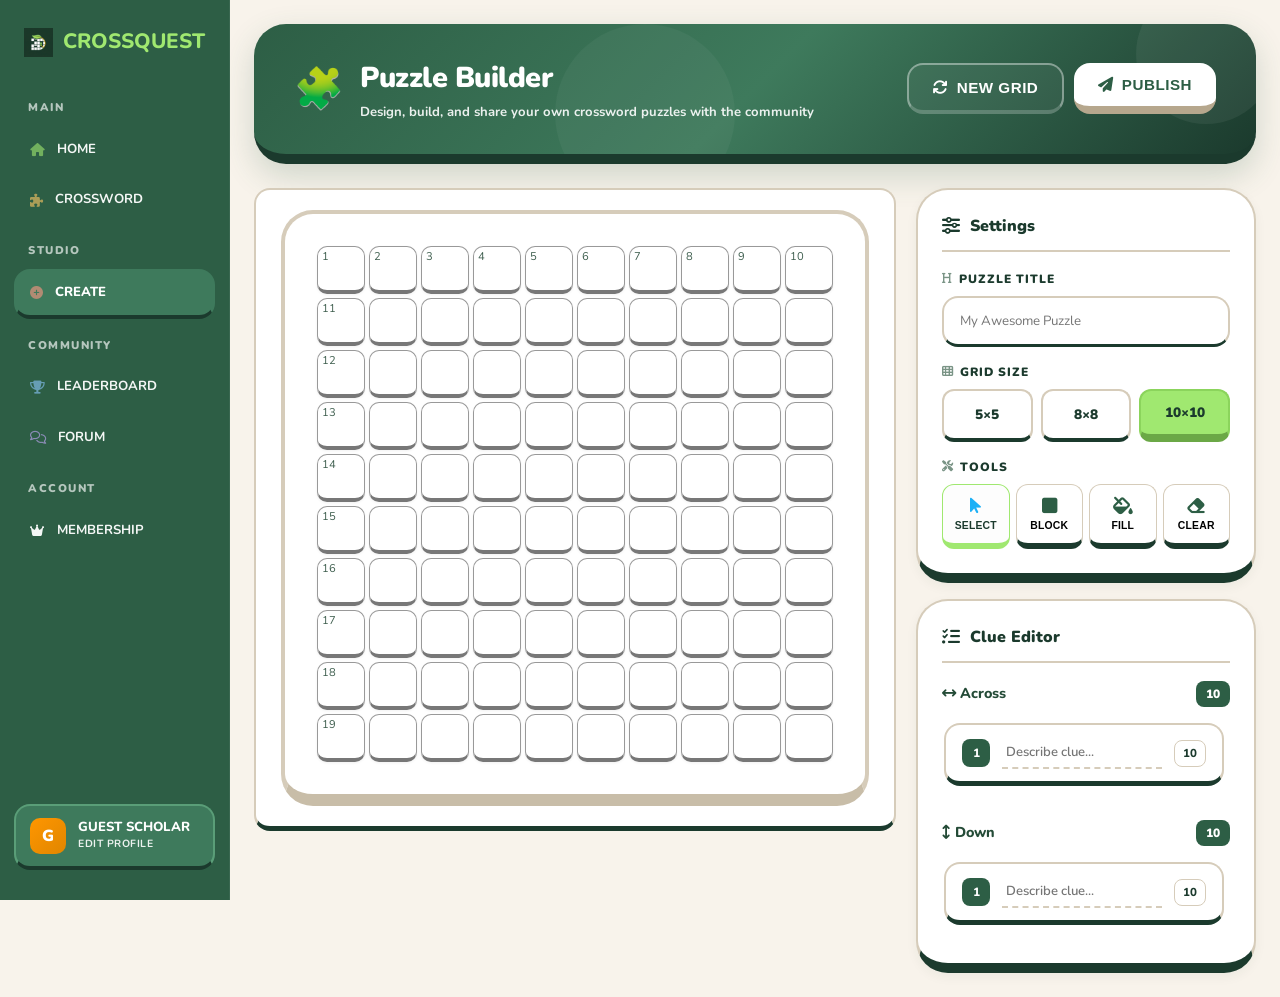
==== create.html @ 6de858f9 "Add files via upload" ====
<!doctype html>
<!-- File guide: Puzzle creation page with editor grid, settings, tools, and clue management panel. -->
<html lang="en">
<head>
  <meta charset="UTF-8" />
  <meta name="viewport" content="width=device-width, initial-scale=1.0" />
  <title>CrossQuest | Create</title>
  <link rel="preconnect" href="https://fonts.googleapis.com" />
  <link rel="preconnect" href="https://fonts.gstatic.com" crossorigin />
  <link href="https://fonts.googleapis.com/css2?family=Nunito:wght@400;500;600;700;800;900&display=swap" rel="stylesheet" />
  <link rel="stylesheet" href="style.css" />
  <link rel="stylesheet" href="create.css" />
  <link rel="stylesheet" href="https://cdnjs.cloudflare.com/ajax/libs/font-awesome/6.4.0/css/all.min.css" />
</head>
<body>
  <div class="app-layout">
    <button class="mobile-toggle" aria-label="Menu"><i class="fa-solid fa-bars"></i></button>
    <nav class="sidebar">
      <div class="sidebar-logo"><div class="logo-icon"></div><span>CrossQuest</span></div>
            <ul class="sidebar-nav">
        <li class="nav-section">MAIN</li>
        <li><a href="home.html"  data-tooltip="Home"><i class="fa-solid fa-house"></i> Home</a></li>
        <li><a href="play.html"  data-tooltip="Crossword"><i class="fa-solid fa-puzzle-piece"></i> Crossword</a></li>
        
        <li class="nav-section">STUDIO</li>
        <li><a href="create.html" class="active" data-tooltip="Create"><i class="fa-solid fa-circle-plus"></i> Create</a></li>
        
        <li class="nav-section">COMMUNITY</li>
        <li><a href="leaderboard.html"  data-tooltip="Leaderboard"><i class="fa-solid fa-trophy"></i> Leaderboard</a></li>
        <li><a href="forum.html"  data-tooltip="Forum"><i class="fa-regular fa-comments"></i> Forum</a></li>
        
        <li class="nav-section">ACCOUNT</li>
        <li><a href="premium.html"  data-tooltip="Membership"><i class="fa-solid fa-crown"></i> Membership</a></li>
      </ul>

      <div class="user-profile animate-fade-in delay-500">
        <div class="avatar user-avatar">A</div>
        <div class="user-info">
          <span class="username">ARENO</span>
          <span class="user-edit">Edit Profile</span>
        </div>
      </div>
    </nav>

    <main class="main-area">
      <div class="main-content full">

        <!-- Hero Banner -->
        <div class="create-hero animate-slide-up">
          <div class="create-hero-content">
            <div class="create-hero-icon">🧩</div>
            <div>
              <h1 class="create-hero-title">Puzzle Builder</h1>
              <p class="create-hero-sub">Design, build, and share your own crossword puzzles with the community</p>
            </div>
          </div>
          <div class="create-hero-actions">
            <button class="btn btn-outline" id="btn-generate-grid"><i class="fa-solid fa-arrows-rotate"></i> New Grid</button>
            <button class="btn btn-white" id="btn-save-puzzle"><i class="fa-solid fa-paper-plane"></i> Publish</button>
          </div>
        </div>

        <!-- Two-Column Editor Layout -->
        <div class="create-editor-layout animate-slide-up delay-100">

          <!-- LEFT: Grid Area -->
          <div class="create-grid-col">
            <div class="card build-card">
              <div id="creator-board" class="crossword-board editor-mode"></div>
            </div>
          </div>

          <!-- RIGHT: Settings + Clue Editor -->
          <div class="create-sidebar-col">

            <!-- Settings Panel -->
            <div class="create-panel animate-slide-up delay-200">
              <div class="create-panel-header">
                <i class="fa-solid fa-sliders"></i>
                <h3>Settings</h3>
              </div>

              <div class="create-field">
                <label><i class="fa-solid fa-heading"></i> Puzzle Title</label>
                <input type="text" id="create-title" placeholder="My Awesome Puzzle" class="input-field" />
              </div>

              <div class="create-field">
                <label><i class="fa-solid fa-table-cells"></i> Grid Size</label>
                <div class="size-pills">
                  <button class="size-pill" data-size="5">5×5</button>
                  <button class="size-pill" data-size="8">8×8</button>
                  <button class="size-pill active" data-size="10">10×10</button>
                </div>
                <!-- Hidden select for script.js compatibility -->
                <select id="create-size" class="chip-select" style="display:none;">
                  <option value="5">5×5 Mini</option>
                  <option value="8">8×8 Medium</option>
                  <option value="10" selected>10×10 Standard</option>
                </select>
              </div>

              <div class="create-field">
                <label><i class="fa-solid fa-screwdriver-wrench"></i> Tools</label>
                <div class="create-tools-bar">
                  <button class="tool-btn active" title="Select" id="tool-select"><i class="fa-solid fa-mouse-pointer"></i><span>Select</span></button>
                  <button class="tool-btn" title="Toggle Black" id="tool-block"><i class="fa-solid fa-square"></i><span>Block</span></button>
                  <button class="tool-btn" title="Fill Black" id="tool-fill-black"><i class="fa-solid fa-fill-drip"></i><span>Fill</span></button>
                  <button class="tool-btn" title="Clear" onclick="document.getElementById('btn-generate-grid').click()"><i class="fa-solid fa-eraser"></i><span>Clear</span></button>
                </div>
              </div>
            </div>

            <!-- Clue Editor Panel -->
            <div class="create-panel animate-slide-up delay-300">
              <div class="create-panel-header">
                <i class="fa-solid fa-list-check"></i>
                <h3>Clue Editor</h3>
              </div>
              <div id="creator-clues-container">
                <div class="empty-clues-state">
                  <i class="fa-regular fa-lightbulb"></i>
                  <p>Start typing letters into the grid.<br>Clues will auto-generate for each word.</p>
                </div>
              </div>
            </div>

          </div>
        </div>

      </div>
    </main>
  </div>
  <script src="script.js"></script>
</body>
</html>
---- style.css ----
/* File guide: Global design tokens, shared layout (sidebar/main), reusable components, and base responsive behavior. */
@import url("https://fonts.googleapis.com/css2?family=Nunito:wght@400;500;600;700;800;900&display=swap");

html {
  scroll-behavior: smooth;
}

:root {
  /* --- 1. Pure Design System Tokens --- */
  
  /* Backgrounds & Surfaces */
  --color-bg-page: #F8F3EB;      /* Clean Light Cream background */
  --color-bg-surface: #FFFFFF;   /* PURE WHITE card surface for visibility */
  --color-bg-sidebar: #2D5E45;   /* Solid Forest Sidebar */
  --color-bg-hover: rgba(45, 94, 69, 0.12);
  
  /* Forest Green Scale */
  --color-forest-900: #1B3A2D;   /* Darkest, sharpest green for shadows/text */
  --color-forest-700: #244B37;
  --color-forest-600: #2D5E45;   /* Brand Primary */
  --color-forest-500: #3E7A5C;   /* Sidebar Active BG */
  --color-forest-400: #5A9E78;
  --color-forest-100: rgba(45, 94, 69, 0.05);

  /* Accents */
  --color-accent-lime: #A0E870;  /* Vibrant Lime */
  --color-accent-lime-dark: #8BD45C;
  --color-accent-amber: #FF9600;
  
  /* Typography Scale */
  --color-text-pri: #1B3A2D;     /* Sharp Deep Emerald */
  --color-text-sec: #3E5E4E;
  --color-text-mut: #7A9486;
  --color-text-inv: #FFFFFF;

  /* Neutral/Borders */
  --color-border-subtle: #D6CCBA;
  --color-border-dark: #1B3A2D;
  --color-shadow: rgba(27, 58, 45, 0.08);

  --radius-xl: 16px; /* Restored from 32px */
  --texture-dots: radial-gradient(rgba(42, 69, 56, 0.04) 1.5px, transparent 0);
  --texture-dots-light: radial-gradient(rgba(255, 255, 255, 0.1) 1.5px, transparent 0);
  /* Feedback Colors */
  --color-success: #3e7a5c;
  --color-error: #ff4b4b;
  --color-warning: #ff9600;
  
  /* --- 2. Legacy Mapping (for backwards compatibility) --- */
  --bg-page: var(--color-bg-page);
  --bg-surface: #ffffff; /* Shifted from warm tan to pure white */
  --bg-sidebar: var(--color-bg-sidebar);
  --bg-hover: var(--color-bg-hover);

  --border-color: var(--color-border-subtle);
  --border-dark: var(--color-border-dark);

  --text-primary: var(--color-text-pri);
  --text-secondary: var(--color-text-sec);
  --text-tertiary: var(--color-text-mut);
  --text-inverse: var(--color-text-inv);

  --green: var(--color-forest-600);
  --green-dark: var(--color-forest-700);
  --green-vibrant: var(--color-forest-500);
  --green-accent: var(--color-accent-lime);
  --green-accent-dark: var(--color-accent-lime-dark);
  --amber: var(--color-accent-amber);
  --amber-dark: var(--color-accent-amber-dark);


  --cell-size: clamp(32px, 8.2vw, 52px);
  --radius: 16px;
  --radius-sm: 12px;
  --radius-lg: 16px;

  --font-main: "Nunito", sans-serif;
  --transition: all 0.15s ease;
  --sidebar-w: 230px;
  --shadow-premium: 0 8px 24px rgba(27, 58, 45, 0.25);
  --shadow-md: 0 4px 12px rgba(27, 58, 45, 0.08);
}

* {
  box-sizing: border-box;
  margin: 0;
  padding: 0;
}

body {
  font-family: var(--font-main);
  background: var(--bg-page);
  color: var(--text-primary);
  line-height: 1.5;
  -webkit-font-smoothing: antialiased;
  min-height: 100vh;
  overflow-x: hidden;
}

img, video, canvas {
  max-width: 100%;
  height: auto;
}

h1,h2,h3,h4,h5,h6 {
  font-family: var(--font-main);
  color: var(--text-primary);
  font-weight: 800;
}
a {
  color: var(--green-vibrant);
  text-decoration: none;
  transition: var(--transition);
}

/* Common Layout */
.app-layout { display: flex; min-height: 100vh; width: 100%; }
.sidebar {
  width: var(--sidebar-w);
  position: fixed;
  top: 0; left: 0; height: 100vh;
  background: var(--bg-sidebar);
  border-right: 1px solid rgba(255, 255, 255, 0.06);
  display: flex; flex-direction: column; padding: 20px 14px;
  z-index: 100; overflow-y: auto;
  transform: translateX(0);
  transition: transform 0.22s ease;
}

.mobile-toggle {
  display: none;
  position: fixed;
  top: 14px;
  right: 14px;
  z-index: 110;
  width: 44px;
  height: 44px;
  border-radius: 14px;
  border: 2px solid rgba(255, 255, 255, 0.18);
  border-bottom: 4px solid rgba(0, 0, 0, 0.25);
  background: rgba(45, 94, 69, 0.96);
  color: #ffffff;
  cursor: pointer;
  -webkit-tap-highlight-color: transparent;
}
.mobile-toggle:active {
  transform: translateY(2px);
  border-bottom-width: 2px;
}
.sidebar-logo {
  display: flex; align-items: center; gap: 10px; padding: 4px 10px 24px;
  font-size: 1.3rem; font-weight: 800; color: var(--green-accent); text-transform: uppercase;
}
.sidebar-logo .logo-icon {
  width: 36px; height: 36px;
  background: url("logo.png") center/contain no-repeat;
}
.sidebar-nav { list-style: none; display: flex; flex-direction: column; gap: 3px; flex-grow: 1; }
.sidebar-nav li.nav-section {
  color: rgba(255, 255, 255, 0.65); /* Increased from 0.4 */
  font-size: 0.7rem; font-weight: 900;
  text-transform: uppercase; letter-spacing: 1.5px; padding: 16px 14px 6px;
}
.sidebar-nav li a {
  display: flex; align-items: center; gap: 12px; padding: 12px 14px;
  color: rgba(255, 255, 255, 0.95); /* Increased from 0.7 for high contrast */
  font-weight: 700; font-size: 0.82rem;
  border-radius: var(--radius); border: 2px solid transparent; transition: var(--transition); text-transform: uppercase;
}
.sidebar-nav li a:hover { background: var(--color-forest-700); color: #FFF; }
.sidebar-nav li a.active {
  background: var(--color-forest-500); color: white; border-color: transparent; border-bottom: 4px solid var(--color-forest-900); font-weight: 800;
}
.nav-pro-badge {
  background: var(--green-accent); color: var(--text-primary); padding: 1px 6px; border-radius: 6px; font-size: 0.6rem; font-weight: 800; margin-left: auto;
}
.user-profile {
  margin-top: auto; display: flex; align-items: center; gap: 12px; padding: 12px 14px;
  background: #3E7A5C; border: 2px solid #5A9E78; border-bottom: 4px solid #1B3A2D; border-radius: 16px;
  cursor: pointer; transition: var(--transition); margin-bottom: 10px;
}
.user-profile:hover { background: #4a8a6c; }
.user-profile .avatar {
  width: 36px; height: 36px; background: #1CB0F6; color: white; border-radius: 10px;
  display: flex; align-items: center; justify-content: center; font-weight: 900;
}
.user-profile .user-info { display: flex; flex-direction: column; }
.user-profile .user-info strong, .user-profile .user-info .username { font-size: 0.82rem; font-weight: 800; color: #ffffff; line-height: 1.2; text-transform: uppercase; }
.user-profile .user-info span.user-edit { font-size: 0.65rem; color: rgba(255, 255, 255, 0.9); font-weight: 700; text-transform: uppercase; letter-spacing: 0.5px; }
.main-area { margin-left: var(--sidebar-w); width: calc(100% - var(--sidebar-w)); min-height: 100vh; }
.main-content { max-width: 680px; width: 100%; margin: 0 auto; padding: 24px; display: flex; flex-direction: column; }
.main-content.wide { max-width: 960px; }
.main-content.full { max-width: 1100px; }

/* Buttons */
.btn {
  padding: 13px 24px; border-radius: var(--radius); font-weight: 800;
  cursor: pointer; border: none; transition: var(--transition);
  display: inline-flex; align-items: center; justify-content: center;
  gap: 8px; font-size: 0.95rem; text-transform: uppercase; letter-spacing: 0.5px;
  transform: translateY(0);
}
.btn-primary, .btn-green { background: var(--color-forest-600); color: white; border-bottom: 5px solid var(--color-forest-900); font-weight: 800; }
.btn-primary:active, .btn-green:active { transform: translateY(3px); border-bottom: 2px solid var(--color-forest-900); margin-bottom: 3px; }
.btn-blue { background: var(--color-accent-lime); color: var(--color-forest-900); border-bottom: 5px solid var(--color-accent-lime-dark); font-weight: 800; }
.btn-blue:active { transform: translateY(3px); border-bottom: 2px solid var(--color-accent-lime-dark); margin-bottom: 3px; }
.btn-white { background: #FFFFFF; color: var(--color-forest-600); border: 2px solid var(--color-border-subtle); border-bottom: 5px solid var(--color-border-dark); font-weight: 800; }
.btn-white:active { transform: translateY(3px); border-bottom: 2px solid var(--color-border-dark); margin-bottom: 3px; }
.btn-outline { background: transparent; border: 2px solid var(--border-color); border-bottom: 6px solid var(--border-dark); color: var(--text-secondary); }
.btn-outline:active { transform: translateY(4px); border-bottom: 2px solid var(--border-dark); margin-bottom: 4px; }

/* Inputs */
.input-field {
  width: 100%; padding: 14px 16px; background: var(--bg-surface);
  border: 2px solid var(--border-color); border-bottom: 3px solid var(--border-dark);
  border-radius: var(--radius); font-family: var(--font-main); outline: none; transition: var(--transition);
}
.input-field:focus { border-color: var(--green-accent); border-bottom-color: var(--green-accent-dark); }

/* Cards & Modals */
.card { background: #FFFFFF; border-radius: var(--radius-xl); border: 2px solid var(--color-border-subtle); border-bottom: 5px solid var(--color-border-dark); padding: 24px; }
.modal-overlay {
  position: fixed; top: 0; left: 0; width: 100%; height: 100%;
  background: rgba(0, 0, 0, 0.2); backdrop-filter: blur(6px);
  display: flex; align-items: center; justify-content: center;
  z-index: 2000; opacity: 0; pointer-events: none; transition: var(--transition);
}
.modal-overlay.active { opacity: 1; pointer-events: auto; }

/* Color Variant Cards */
.card-blue { 
  border-color: rgba(59, 130, 246, 0.4) !important; 
  border-bottom-color: rgba(29, 78, 216, 0.5) !important; 
  background-color: rgba(59, 130, 246, 0.08) !important; 
  transition: all 0.3s cubic-bezier(0.34, 1.56, 0.64, 1) !important; 
}
.card-blue:hover { border-color: #3b82f6 !important; border-bottom-color: #1d4ed8 !important; background-color: rgba(59, 130, 246, 0.12) !important; }
.card-blue .bento-mini-icon, .card-blue .bpi-icon { color: #1d4ed8 !important; background: rgba(59, 130, 246, 0.15) !important; }

.card-purple { 
  border-color: rgba(168, 85, 247, 0.4) !important; 
  border-bottom-color: rgba(126, 34, 206, 0.5) !important; 
  background-color: rgba(168, 85, 247, 0.08) !important; 
  transition: all 0.3s cubic-bezier(0.34, 1.56, 0.64, 1) !important; 
}
.card-purple:hover { border-color: #a855f7 !important; border-bottom-color: #7e22ce !important; background-color: rgba(168, 85, 247, 0.12) !important; }
.card-purple .bento-mini-icon, .card-purple .bpi-icon { color: #7e22ce !important; background: rgba(168, 85, 247, 0.15) !important; }

.card-orange { 
  border-color: rgba(249, 115, 22, 0.4) !important; 
  border-bottom-color: rgba(194, 65, 12, 0.5) !important; 
  background-color: rgba(249, 115, 22, 0.08) !important; 
  transition: all 0.3s cubic-bezier(0.34, 1.56, 0.64, 1) !important; 
}
.card-orange:hover { border-color: #f97316 !important; border-bottom-color: #c2410c !important; background-color: rgba(249, 115, 22, 0.12) !important; }
.card-orange .bento-mini-icon, .card-orange .bpi-icon { color: #c2410c !important; background: rgba(249, 115, 22, 0.15) !important; }

.card-pink { 
  border-color: rgba(236, 72, 153, 0.4) !important; 
  border-bottom-color: rgba(190, 24, 93, 0.5) !important; 
  background-color: rgba(236, 72, 153, 0.08) !important; 
  transition: all 0.3s cubic-bezier(0.34, 1.56, 0.64, 1) !important; 
}
.card-pink:hover { border-color: #ec4899 !important; border-bottom-color: #be185d !important; background-color: rgba(236, 72, 153, 0.12) !important; }
.card-pink .bento-mini-icon, .card-pink .bpi-icon { color: #be185d !important; background: rgba(236, 72, 153, 0.15) !important; }

.card-amber { 
  border-color: rgba(245, 158, 11, 0.4) !important; 
  border-bottom-color: rgba(180, 83, 9, 0.5) !important; 
  background-color: rgba(245, 158, 11, 0.08) !important; 
  transition: all 0.3s cubic-bezier(0.34, 1.56, 0.64, 1) !important; 
}
.card-amber:hover { border-color: #f59e0b !important; border-bottom-color: #b45309 !important; background-color: rgba(245, 158, 11, 0.12) !important; }
.card-amber .bento-mini-icon, .card-amber .bpi-icon { color: #b45309 !important; background: rgba(245, 158, 11, 0.15) !important; }


/* Global Animations */
@keyframes slideUp { from { transform: translateY(24px); opacity: 0; } to { transform: translateY(0); opacity: 1; } }
@keyframes fadeIn { from { opacity: 0; } to { opacity: 1; } }
@keyframes float { 0%, 100% { transform: translateY(0); } 50% { transform: translateY(-8px); } }
@keyframes popIn { 0% { transform: scale(0.8); opacity: 0; } 60% { transform: scale(1.08); } 100% { transform: scale(1); opacity: 1; } }
@keyframes shake { 0%, 100% { transform: translateX(0); } 20%, 60% { transform: translateX(-5px); } 40%, 80% { transform: translateX(5px); } }

.animate-slide-up { animation: slideUp 0.5s cubic-bezier(0.16, 1, 0.3, 1) forwards; opacity: 0; }
.animate-fade-in { animation: fadeIn 0.5s ease forwards; opacity: 0; }

/* Footer */
.info-sections { display: flex; justify-content: space-between; gap: 30px; margin-top: 32px; padding: 24px 0; border-top: 2px solid var(--border-color); flex-wrap: wrap; }
.info-title { display: flex; align-items: center; gap: 8px; font-weight: 800; color: var(--green); text-transform: uppercase; }
.info-desc { color: var(--text-secondary); font-size: 0.85rem; }
.info-links { display: flex; gap: 40px; }
.info-links-col ul { list-style: none; display: flex; flex-direction: column; gap: 12px; }

/* Badges & Icons */
.daily-badge { animation: badgePulse 2.5s ease infinite; }
@keyframes badgePulse { 0%, 100% { box-shadow: 0 0 0 0 rgba(255, 255, 255, 0.3); } 50% { box-shadow: 0 0 0 6px rgba(255, 255, 255, 0); } }
.level-badge { position: relative; overflow: hidden; background: linear-gradient(135deg, var(--green), var(--green-accent-dark)); color: white; border-radius: 50%; }
.streak-count {
  background: linear-gradient(180deg, #ff9600 0%, #ff4b4b 100%);
  -webkit-background-clip: text;
  background-clip: text;
  -webkit-text-fill-color: transparent;
}
.xp-toast { position: fixed; top: 32px; left: 50%; transform: translateX(-50%) translateY(-80px); background: var(--green); color: white; padding: 10px 28px; border-radius: var(--radius); z-index: 10000; transition: transform 0.4s cubic-bezier(0.34, 1.56, 0.64, 1); }
.xp-toast.show { transform: translateX(-50%) translateY(0); }

/* Sidebar Nav Icons */
.sidebar-nav li:nth-child(1) a i { color: rgba(160, 232, 112, 0.7); }
.sidebar-nav li:nth-child(2) a i { color: rgba(160, 232, 112, 0.6); }
.sidebar-nav li:nth-child(3) a i { color: rgba(255, 200, 100, 0.6); }
.sidebar-nav li:nth-child(4) a i { color: rgba(200, 170, 255, 0.6); }
.sidebar-nav li:nth-child(5) a i { color: rgba(255, 150, 130, 0.6); }
.sidebar-nav li:nth-child(6) a i { color: rgba(255, 210, 100, 0.6); }
.sidebar-nav li:nth-child(7) a i { color: rgba(140, 200, 255, 0.6); }
.sidebar-nav li:nth-child(8) a i { color: rgba(200, 170, 255, 0.6); }

/* Generic Components */
.user-avatar { background: var(--green-accent); color: white; }

@media (max-width: 768px) {
  .sidebar {
    width: min(86vw, 320px);
    transform: translateX(-100%);
    box-shadow: 18px 0 48px rgba(0, 0, 0, 0.25);
  }
  .sidebar.mobile-expanded {
    transform: translateX(0);
  }
  .main-area {
    margin-left: 0;
    width: 100%;
  }
  .main-content {
    padding: 72px 18px 18px;
  }
  .mobile-toggle { display: inline-flex; align-items: center; justify-content: center; }
}

@media (max-width: 420px) {
  .main-content {
    padding: 14px;
  }
}

/* --- Premium Modal Specific Styles --- */
.prem-modal-card {
  max-width: 900px;
  width: 100%;
  border-radius: 28px;
  border: 4px solid var(--border-color);
  background: var(--bg-page);
}

.prem-header {
  border-bottom: 2px solid var(--border-color);
  padding-bottom: 20px;
  margin-bottom: 32px;
}

.prem-cards {
  display: grid;
  grid-template-columns: repeat(auto-fit, minmax(240px, 1fr));
  gap: 20px;
  align-items: stretch;
}

.prem-card {
  background: var(--bg-surface);
  border: 2px solid var(--border-color);
  border-bottom: 4px solid var(--border-dark);
  border-radius: var(--radius);
  padding: 24px;
  display: flex;
  flex-direction: column;
  align-items: center;
  text-align: center;
  position: relative;
  transition: var(--transition);
}

.prem-card:hover {
  transform: translateY(-4px);
  box-shadow: var(--shadow-md);
}

.prem-card-pro {
  background: linear-gradient(160deg, #3e7a5c 0%, #2d5e45 60%, #1b3a2d 100%);
  border-color: #2d5e45;
  border-bottom: 5px solid #1b3a2d;
  box-shadow: 0 16px 48px rgba(45, 94, 69, 0.3);
}

.prem-popular-tag {
  position: absolute;
  top: -1px;
  left: 50%;
  transform: translateX(-50%);
  background: #ffc800;
  color: #5a4200;
  font-size: 0.65rem;
  font-weight: 900;
  padding: 5px 16px;
  border-radius: 0 0 10px 10px;
  letter-spacing: 0.8px;
  white-space: nowrap;
}

.prem-card-icon {
  width: 52px;
  height: 52px;
  border-radius: 50%;
  display: flex;
  align-items: center;
  justify-content: center;
  font-size: 1.3rem;
  margin-bottom: 14px;
}

.prem-icon-bg-gray { background: #F0F0F0; color: var(--text-secondary); }
.prem-icon-bg-white { background: rgba(255,255,255,0.2); color: white; }
.prem-icon-bg-blue { background: #E0F2FE; color: #1CB0F6; }

.prem-plan-name {
  font-size: 0.85rem;
  font-weight: 800;
  text-transform: uppercase;
  letter-spacing: 1px;
  color: var(--text-secondary);
  margin-bottom: 8px;
}

.prem-amount {
  font-size: 2.2rem;
  font-weight: 900;
  color: var(--text-primary);
}

.prem-period {
  font-size: 0.85rem;
  color: var(--text-tertiary);
  font-weight: 700;
}

.prem-desc {
  font-size: 0.85rem;
  color: var(--text-secondary);
  font-weight: 700;
  margin-bottom: 18px;
}

.prem-text-white { color: white; }
.prem-text-muted { color: rgba(255,255,255,0.7); }
.prem-desc-muted { color: rgba(255,255,255,0.8); }

.prem-list {
  list-style: none;
  padding: 0;
  margin: 0 0 20px;
  width: 100%;
  text-align: left;
}

.prem-list li {
  padding: 6px 0;
  font-size: 0.85rem;
  font-weight: 600;
  display: flex;
  align-items: center;
  gap: 8px;
  color: var(--text-primary);
}

.prem-list li i {
  color: var(--green);
  font-size: 0.8rem;
  width: 16px;
  text-align: center;
}

/* FAQ Accordion for Modal */
.faq-item {
  background: var(--bg-surface);
  border: 2px solid var(--border-color);
  border-bottom: 3px solid var(--border-dark);
  border-radius: var(--radius-sm);
  margin-bottom: 8px;
  cursor: pointer;
}

.faq-q {
  padding: 12px 16px;
  display: flex;
  justify-content: space-between;
  align-items: center;
  font-weight: 700;
  font-size: 0.9rem;
}

.faq-a {
  padding: 0 16px;
  max-height: 0;
  overflow: hidden;
  transition: all 0.3s ease;
  font-size: 0.85rem;
  color: var(--text-secondary);
}

.faq-item.open .faq-a {
  max-height: 150px;
  padding: 0 16px 12px;
}

.faq-item.open .faq-q i {
  transform: rotate(180deg);
}
---- create.css ----
/* create.css */
/* File guide: Styles the crossword builder screen (editor grid, settings controls, and clue editor layout). */

.build-card {
  display: flex;
  flex-direction: column;
  align-items: center;
  padding: 24px;
  overflow-x: auto;
  max-width: 100%;
  -webkit-overflow-scrolling: touch;
}

.crossword-board.editor-mode {
  --cell-size: clamp(20px, 6.2vw, 48px);
  display: grid;
  justify-content: center;
  align-content: center;
  gap: 4px;
  background: #FFFFFF;
  padding: 32px;
  border-radius: 32px;
  border: 4px solid #D6CCBA;
  border-bottom: 12px solid #C8BDA8; /* Chunky Frame */
  width: fit-content;
  max-width: 100%;
}
.editor-mode .cw-cell {
  width: var(--cell-size);
  height: var(--cell-size);
  border-radius: 10px;
  background-color: #FFFFFF;
  border: 1.5px solid #999999;
  border-bottom: 4px solid #777777;
  cursor: pointer;
  transition: var(--transition);
  position: relative;
  display: flex;
  align-items: center;
  justify-content: center;
  box-shadow: 0 1px 3px rgba(0, 0, 0, 0.06);
}
.editor-mode .cw-cell input {
  width: 100%;
  height: 100%;
  border: none;
  background: transparent;
  text-align: center;
  font-size: 1.4rem;
  font-weight: 800;
  font-family: var(--font-main);
  text-transform: uppercase;
  color: var(--text-primary);
  outline: none;
  caret-color: var(--green);
  position: absolute;
  top: 0;
  left: 0;
  margin: 0;
  padding: 0;
  z-index: 2;
}
.editor-mode .cw-cell:hover {
  border-color: var(--green-accent);
  border-bottom-color: var(--green-accent-dark);
  background: var(--green-accent-bg);
}
.editor-mode .cw-cell.black-cell {
  background-color: #3c3c3c;
  border-color: #2a2a2a;
  border-bottom-color: #1a1a1a;
}
.empty-clues-state {
  text-align: center;
  color: var(--text-secondary);
  padding: 28px;
  font-style: italic;
  font-weight: 800;
}
/* Clue Editor Section */
.clues-section {
  display: flex;
  flex-direction: column;
  gap: 20px;
}
.clues-column-header {
  font-size: 0.9rem;
  font-weight: 800;
  color: var(--color-forest-700);
  margin-bottom: 12px;
  display: flex;
  align-items: center;
  justify-content: space-between; /* Space for count badge on right */
  gap: 8px;
}
.clue-count-badge {
  background: var(--color-forest-600);
  color: white;
  padding: 4px 10px;
  border-radius: 8px;
  font-size: 0.75rem;
  font-weight: 900;
}
.clue-list-h {
  display: flex;
  flex-direction: row;
  overflow-x: auto;
  overflow-y: hidden;
  gap: 12px;
  padding: 4px 2px 14px 2px;
  scrollbar-width: thin;
  scrollbar-color: var(--color-forest-200) transparent;
}
.clue-list-h::-webkit-scrollbar { height: 6px; }
.clue-list-h::-webkit-scrollbar-track { background: transparent; }
.clue-list-h::-webkit-scrollbar-thumb { background: var(--color-forest-200); border-radius: 10px; }

.clue-card-h {
  flex: 0 0 280px;
  display: flex;
  align-items: center;
  gap: 12px;
  background: #FFFFFF;
  border: 2px solid #D6CCBA;
  border-bottom: 5px solid var(--color-forest-900);
  border-radius: 16px;
  padding: 12px 16px;
  transition: transform 0.2s;
}
.clue-card-h:focus-within {
  transform: translateY(-2px);
  border-color: var(--color-accent-lime);
}
.clue-list-v {
  display: flex;
  flex-direction: column;
  gap: 8px;
}
.clue-row-v {
  display: flex;
  align-items: center;
  gap: 12px;
  padding: 4px 0;
}
.clue-num-pill {
  width: 28px;
  height: 28px;
  background: #2D5E45;
  color: white;
  border-radius: 8px;
  display: flex;
  align-items: center;
  justify-content: center;
  font-weight: 800;
  font-size: 0.75rem;
  flex-shrink: 0;
}
.clue-input-wrap {
  flex: 1;
  position: relative;
}
.clue-entry-input {
  width: 100%;
  background: transparent;
  border: none;
  border-bottom: 2px dashed #D6CCBA;
  padding: 6px 4px;
  font-family: var(--font-main);
  font-size: 0.82rem;
  font-weight: 600;
  color: var(--color-text-sec);
  outline: none;
  transition: border-color 0.2s;
}
.clue-entry-input:focus {
  border-bottom-color: var(--color-accent-lime);
}
.clue-word-len {
  background: #FFFFFF;
  border: 1.5px solid #D6CCBA;
  color: #1B3A2D;
  font-weight: 800;
  font-size: 0.72rem;
  padding: 4px 8px;
  border-radius: 8px;
  min-width: 28px;
  text-align: center;
}

/* Hero Banner */
.create-hero {
  background: linear-gradient(135deg, #2D5E45 0%, #3E7A5C 50%, #1B3A2D 100%);
  border-radius: 32px;
  padding: 32px 40px;
  display: flex;
  justify-content: space-between;
  align-items: center;
  margin-bottom: 24px;
  color: white;
  border-bottom: 10px solid #1B3A2D;
  box-shadow: 0 12px 32px rgba(45, 94, 69, 0.2);
  position: relative;
  overflow: hidden;
}
.create-hero::before {
  content: "";
  position: absolute;
  top: -40px;
  right: -20px;
  width: 140px;
  height: 140px;
  background: rgba(255, 255, 255, 0.06);
  border-radius: 50%;
}
.create-hero::after {
  content: "";
  position: absolute;
  bottom: -50px;
  left: 30%;
  width: 180px;
  height: 180px;
  background: rgba(255, 255, 255, 0.04);
  border-radius: 50%;
}
.create-hero-content {
  display: flex;
  align-items: center;
  gap: 16px;
  z-index: 1;
}
.create-hero-icon {
  font-size: 2.5rem;
  animation: float 3s ease-in-out infinite;
}
.create-hero-title {
  font-size: 1.8rem;
  font-weight: 900;
  color: white;
  margin-bottom: 4px;
  letter-spacing: -0.5px;
}
.create-hero-sub {
  font-size: 0.82rem;
  font-weight: 700;
  opacity: 0.9;
  max-width: 480px;
  line-height: 1.4;
}
.create-hero-actions {
  display: flex;
  gap: 10px;
  z-index: 1;
}
.create-hero-actions .btn-outline {
  color: #ffffff;
  border: 2px solid rgba(255, 255, 255, 0.4);
  border-bottom: 4px solid rgba(255, 255, 255, 0.2);
  background: rgba(255, 255, 255, 0.05);
}
.create-hero-actions .btn-outline:hover {
  background: rgba(255, 255, 255, 0.1);
  border-color: rgba(255, 255, 255, 0.6);
}
.create-hero-actions .btn-white {
  background: #FFFFFF;
  color: #2D5E45;
  border: none;
  border-bottom: 8px solid #B6A78D;
  font-weight: 900;
}

/* Two-Column Editor Layout */
.create-editor-layout {
  display: grid;
  grid-template-columns: 1fr 340px;
  grid-template-areas: "grid sidebar";
  gap: 20px;
  align-items: start;
}

/* Left Column — Grid */
.create-grid-col {
  grid-area: grid;
  display: flex;
  justify-content: center;
}
.create-grid-col .build-card {
  width: 100%;
  display: flex;
  flex-direction: column;
  align-items: center;
  padding: 20px;
  overflow-x: auto;
}

/* Right Column — Sidebar Panels */
.create-sidebar-col {
  grid-area: sidebar;
  display: flex;
  flex-direction: column;
  gap: 16px;
  position: sticky;
  top: 20px;
}

/* Panel Cards */
.create-panel {
  background: #FFFFFF;
  border: 2.5px solid var(--color-border-subtle);
  border-bottom: 10px solid var(--color-border-dark);
  border-radius: 32px;
  padding: 24px;
  box-shadow: 0 4px 12px rgba(27, 58, 45, 0.05);
}
.create-panel-header {
  display: flex;
  align-items: center;
  gap: 10px;
  margin-bottom: 18px;
  padding-bottom: 12px;
  border-bottom: 2px solid var(--border-color);
}
.create-panel-header i {
  font-size: 1.1rem;
}
.create-panel-header h3 {
  font-size: 1rem;
  font-weight: 900;
  color: var(--text-primary);
}

/* Form Fields */
.create-field {
  margin-bottom: 16px;
}
.create-field:last-child {
  margin-bottom: 0;
}
.create-field label {
  font-size: 0.75rem;
  font-weight: 900;
  color: var(--text-primary);
  text-transform: uppercase;
  letter-spacing: 1px;
  margin-bottom: 8px;
  display: flex;
  align-items: center;
  gap: 6px;
}
.create-field label i {
  font-size: 0.7rem;
  color: var(--text-tertiary);
}

/* Size Pill Buttons */
.size-pills {
  display: grid;
  grid-template-columns: repeat(3, minmax(0, 1fr));
  gap: 8px;
  min-width: 0;
}
.size-pill {
  padding: 12px 10px;
  border-radius: var(--radius-sm);
  border: 2px solid var(--border-color);
  border-bottom: 4px solid var(--border-dark);
  background: var(--bg-surface);
  font-family: var(--font-main);
  font-weight: 900;
  font-size: 0.85rem;
  color: var(--text-primary);
  cursor: pointer;
  transition: var(--transition);
  text-align: center;
  min-width: 0;
  white-space: nowrap;
}
.size-pill:hover {
  border-color: var(--green-accent);
  color: var(--green-accent-dark);
}
.size-pill.active {
  background: #A0E870;
  border-color: #8BD45C;
  border-bottom-color: #6BA846;
  color: #1B3A2D;
  border-bottom-width: 8px; /* 1:1 Match chunky border */
}

/* Tools Bar */
.create-tools-bar {
  display: grid;
  grid-template-columns: repeat(4, 1fr);
  gap: 6px;
}
.create-tools-bar .tool-btn {
  background: #FFFFFF;
  border: 1.5px solid #D6CCBA;
  border-bottom: 6px solid #1B3A2D;
  border-radius: 12px;
  padding: 12px 4px;
  display: flex;
  flex-direction: column;
  gap: 6px;
  align-items: center;
  justify-content: center;
  text-align: center;
  transition: all 0.2s ease;
}
.create-tools-bar .tool-btn.active {
  border-color: #A0E870;
  background: #fdfdfd;
  color: #1B3A2D;
}
.create-tools-bar .tool-btn i { font-size: 1.1rem; color: #2D5E45; }
.create-tools-bar .tool-btn span {
  font-size: 0.65rem;
  font-weight: 800;
  text-transform: uppercase;
  letter-spacing: 0.2px;
}
.create-tools-bar .tool-btn.active i { color: #1CB0F6; } /* Matching the blue in some icons if needed, or keeping it forest */

/* Clue Editor in Sidebar */
#creator-clues-container {
  max-height: 400px;
  overflow-y: auto;
}

@media (max-width: 960px) {
  .create-editor-layout {
    grid-template-columns: 1fr;
    grid-template-areas:
      "sidebar"
      "grid";
  }

  .create-sidebar-col {
    position: static;
  }

  .create-hero {
    flex-direction: column;
    text-align: center;
    gap: 16px;
  }

  .create-hero-content {
    flex-direction: column;
  }
}

@media (max-width: 768px) {
  .create-panel {
    padding: 18px;
    border-radius: 24px;
  }

  .create-field {
    margin-bottom: 14px;
  }

  .create-field label {
    font-size: 0.7rem;
  }

  .input-field {
    padding: 12px 14px;
  }

  /* Simple, stable mobile controls */
  .size-pills {
    display: flex;
    flex-direction: column;
    gap: 10px;
  }

  .size-pill {
    display: flex;
    align-items: center;
    justify-content: flex-start;
    width: 100%;
    min-height: 48px;
    padding: 12px 14px;
    text-align: left;
    line-height: 1.2;
    font-size: 0.9rem;
    color: #1B3A2D;
  }

  .create-tools-bar {
    display: flex;
    flex-direction: column;
    gap: 10px;
  }

  .create-tools-bar .tool-btn {
    display: flex;
    flex-direction: row;
    align-items: center;
    justify-content: flex-start;
    width: 100%;
    min-height: 48px;
    padding: 12px 14px;
    border-bottom-width: 5px;
    text-align: left;
    gap: 10px;
  }

  .create-tools-bar .tool-btn i,
  .create-tools-bar .tool-btn span {
    color: #1B3A2D;
    visibility: visible;
    opacity: 1;
    line-height: 1.1;
  }

  .create-tools-bar .tool-btn span {
    font-size: 0.8rem;
    letter-spacing: 0.3px;
  }
}

@media (max-width: 540px) {
  .create-hero {
    padding: 20px 18px;
    border-radius: 24px;
  }

  .create-hero-actions {
    width: 100%;
    flex-direction: column;
  }

  .create-hero-actions .btn-outline,
  .create-hero-actions .btn-white {
    width: 100%;
  }

  .create-grid-col {
    justify-content: flex-start;
  }

  .create-grid-col .build-card {
    align-items: flex-start;
    padding: 16px;
  }

  .crossword-board.editor-mode {
    --cell-size: clamp(16px, 5.0vw, 22px);
    padding: 10px;
    border-radius: 22px;
    border-width: 2px;
    border-bottom-width: 8px;
    gap: 2px;
  }

  .editor-mode .cw-cell {
    border-width: 1.5px;
    border-bottom-width: 3px;
    border-radius: 4px;
  }

  .editor-mode .cw-cell .cell-number {
    font-size: 0.52rem;
    top: 1px;
    left: 3px;
  }

  .editor-mode .cw-cell input {
    font-size: 0.9rem;
  }
}

@media (max-width: 420px) {
  .crossword-board.editor-mode {
    gap: 1px;
    padding: 8px;
  }

  .editor-mode .cw-cell {
    border-radius: 3px;
  }

  .size-pill,
  .create-tools-bar .tool-btn {
    min-height: 46px;
    padding: 10px 12px;
  }

  .create-tools-bar .tool-btn span {
    font-size: 0.74rem;
  }
}
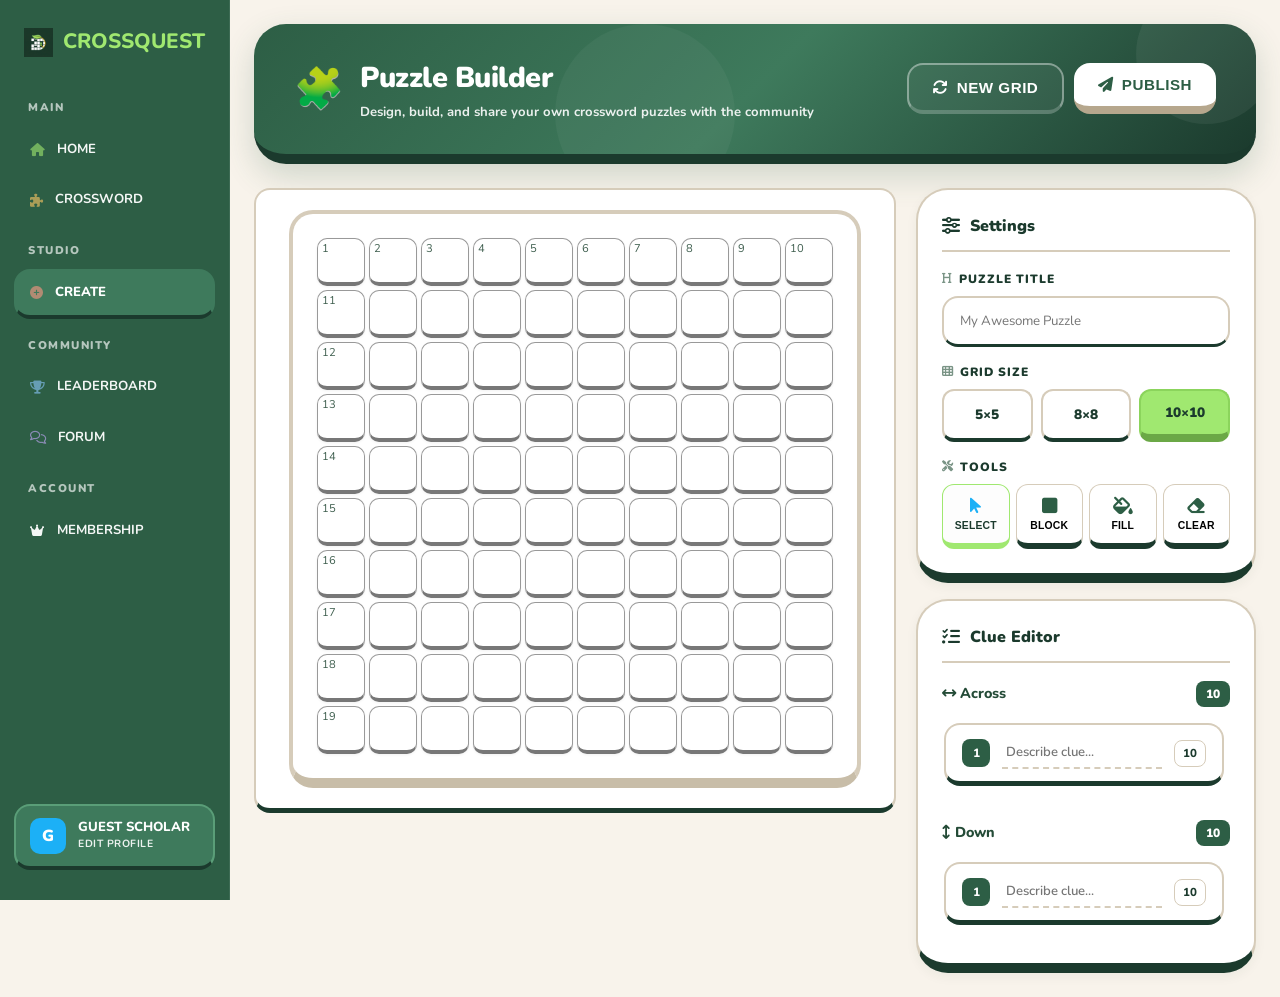
==== commit 91db10c0: "Add files via upload" ====
--- a/create.html
+++ b/create.html
@@ -132,5 +132,6 @@
     </main>
   </div>
   <script src="script.js"></script>
+  <script src="create.js"></script>
 </body>
 </html>
--- a/style.css
+++ b/style.css
@@ -3,6 +3,8 @@
 
 html {
   scroll-behavior: smooth;
+  width: 100%;
+  overflow-x: hidden;
 }
 
 :root {
@@ -69,7 +71,7 @@
   --amber-dark: var(--color-accent-amber-dark);
 
 
-  --cell-size: clamp(32px, 8.2vw, 52px);
+  --cell-size: clamp(24px, 8.5vw, 52px); /* Lowered minimum and scaling for 15x15 support */
   --radius: 16px;
   --radius-sm: 12px;
   --radius-lg: 16px;
@@ -94,7 +96,7 @@
   line-height: 1.5;
   -webkit-font-smoothing: antialiased;
   min-height: 100vh;
-  overflow-x: hidden;
+  overflow-x: hidden !important; /* Force no horizontal scrolling on body */
 }
 
 img, video, canvas {
@@ -120,11 +122,30 @@
   position: fixed;
   top: 0; left: 0; height: 100vh;
   background: var(--bg-sidebar);
-  border-right: 1px solid rgba(255, 255, 255, 0.06);
+  border-right: 1px solid rgba(255, 255, 255, 0.08);
   display: flex; flex-direction: column; padding: 20px 14px;
-  z-index: 100; overflow-y: auto;
+  z-index: 2000; overflow-y: auto;
   transform: translateX(0);
-  transition: transform 0.22s ease;
+  transition: transform 0.4s cubic-bezier(0.16, 1, 0.3, 1);
+}
+.sidebar.mobile-expanded {
+  transform: translateX(0);
+}
+.sidebar-close {
+  display: none;
+  position: absolute;
+  top: 14px;
+  right: 14px;
+  width: 32px;
+  height: 32px;
+  border-radius: 8px;
+  background: rgba(255, 255, 255, 0.1);
+  color: #fff;
+  border: none;
+  align-items: center;
+  justify-content: center;
+  cursor: pointer;
+  z-index: 2100;
 }
 
 .mobile-toggle {
@@ -132,7 +153,7 @@
   position: fixed;
   top: 14px;
   right: 14px;
-  z-index: 110;
+  z-index: 4005;
   width: 44px;
   height: 44px;
   border-radius: 14px;
@@ -192,6 +213,22 @@
 .main-content.wide { max-width: 960px; }
 .main-content.full { max-width: 1100px; }
 
+/* Keep desktop sidebar permanently visible and mobile toggle hidden. */
+@media (min-width: 769px) {
+  .sidebar {
+    transform: translateX(0) !important;
+  }
+
+  .main-area {
+    margin-left: var(--sidebar-w);
+    width: calc(100% - var(--sidebar-w));
+  }
+
+  .mobile-toggle {
+    display: none !important;
+  }
+}
+
 /* Buttons */
 .btn {
   padding: 13px 24px; border-radius: var(--radius); font-weight: 800;
@@ -226,6 +263,139 @@
   z-index: 2000; opacity: 0; pointer-events: none; transition: var(--transition);
 }
 .modal-overlay.active { opacity: 1; pointer-events: auto; }
+
+.cw-modal-overlay {
+  position: fixed;
+  top: 0;
+  left: 0;
+  width: 100%;
+  height: 100%;
+  background: rgba(42, 27, 24, 0.4);
+  backdrop-filter: blur(12px);
+  display: none;
+  align-items: center;
+  justify-content: center;
+  z-index: 30000;
+}
+
+.cw-modal-overlay.is-open {
+  display: flex;
+}
+
+.is-clickable {
+  cursor: pointer;
+}
+
+.cw-dialog-card {
+  background: var(--bg-surface);
+  padding: 40px;
+  border-radius: var(--radius-lg);
+  border: 1px solid var(--border-color);
+  max-width: 400px;
+  width: 90%;
+  text-align: center;
+  box-shadow: var(--shadow-elevated);
+}
+
+.cw-dialog-card-prompt {
+  max-width: 420px;
+  animation: fadeIn 0.3s ease-out;
+}
+
+.cw-dialog-icon {
+  font-size: 3rem;
+  margin-bottom: 24px;
+}
+
+.cw-dialog-icon-error {
+  color: var(--error);
+  filter: drop-shadow(0 4px 8px rgba(224, 122, 95, 0.3));
+}
+
+.cw-dialog-icon-success {
+  color: var(--success);
+  filter: drop-shadow(0 4px 8px rgba(129, 178, 154, 0.3));
+}
+
+.cw-dialog-icon-warning {
+  color: var(--accent-gold);
+  filter: drop-shadow(0 4px 8px rgba(244, 162, 97, 0.3));
+}
+
+.cw-dialog-icon-info {
+  color: var(--accent-primary);
+  filter: drop-shadow(0 4px 8px rgba(224, 122, 95, 0.3));
+}
+
+.cw-dialog-title {
+  font-family: 'Outfit', sans-serif;
+  font-weight: 800;
+  font-size: 1.8rem;
+  color: var(--text-primary);
+  margin-bottom: 12px;
+}
+
+.cw-dialog-title-prompt {
+  margin-bottom: 8px;
+}
+
+.cw-dialog-message {
+  color: var(--text-secondary);
+  margin-bottom: 32px;
+  font-size: 1.05rem;
+  line-height: 1.6;
+}
+
+.cw-dialog-message-prompt {
+  margin-bottom: 24px;
+  font-size: 1rem;
+  line-height: 1.5;
+}
+
+.cw-dialog-actions {
+  display: grid;
+  grid-template-columns: 1fr 1fr;
+  gap: 16px;
+}
+
+.cw-dialog-actions .btn {
+  width: 100%;
+}
+
+.cw-dialog-actions-prompt {
+  gap: 12px;
+}
+
+.cw-dialog-input {
+  width: 100%;
+  margin-bottom: 24px;
+  font-size: 1.1rem;
+  text-align: center;
+  font-weight: 600;
+}
+
+#ca-btn-ok {
+  width: 100%;
+}
+
+.premium-overlay {
+  background: rgba(0, 0, 0, 0.4);
+  backdrop-filter: blur(8px);
+  align-items: flex-start;
+  justify-content: center;
+  z-index: 10000;
+  overflow-y: auto;
+  padding: 40px 20px;
+}
+
+.payment-overlay {
+  background: rgba(0, 0, 0, 0.5);
+  backdrop-filter: blur(10px);
+  align-items: center;
+  justify-content: center;
+  z-index: 20000;
+  padding: 20px;
+}
 
 /* Color Variant Cards */
 .card-blue { 
@@ -319,26 +489,69 @@
 
 @media (max-width: 768px) {
   .sidebar {
-    width: min(86vw, 320px);
-    transform: translateX(-100%);
-    box-shadow: 18px 0 48px rgba(0, 0, 0, 0.25);
-  }
+    width: 270px;
+    position: fixed;
+    top: 0;
+    left: 0;
+    height: 100vh;
+    padding: 24px 16px;
+    z-index: 3000;
+    transform: translateX(-110%);
+  }
+
   .sidebar.mobile-expanded {
-    transform: translateX(0);
+    transform: translateX(0) !important;
+  }
+  .sidebar-close {
+    display: flex;
+  }
+  .sidebar-nav li a {
+    padding: 14px 16px;
+    font-size: 0.85rem;
+  }
+  .sidebar-logo {
+    font-size: 1.2rem;
+    padding: 0 10px 24px;
+  }
+  .sidebar-logo .logo-icon {
+    width: 34px; height: 34px;
   }
   .main-area {
     margin-left: 0;
     width: 100%;
+    transition: filter 0.4s ease, transform 0.4s ease;
+  }
+  .sidebar.mobile-expanded ~ .main-area {
+    filter: blur(8px) brightness(0.7);
+    pointer-events: none;
+    transform: scale(0.98);
   }
   .main-content {
-    padding: 72px 18px 18px;
-  }
-  .mobile-toggle { display: inline-flex; align-items: center; justify-content: center; }
+    padding: 64px 8px 24px; /* Reduced side padding to 8px to reclaim space */
+    width: 100%;
+    max-width: 100%;
+  }
+
+  /* Guard rails to avoid off-screen content on narrow devices */
+  .app-layout,
+  .main-area,
+  .main-content {
+    max-width: 100vw;
+  }
+
+  .mobile-toggle { 
+    display: inline-flex; 
+    align-items: center; 
+    justify-content: center; 
+    top: max(10px, env(safe-area-inset-top));
+    right: max(10px, env(safe-area-inset-right));
+    box-shadow: 0 4px 12px rgba(0,0,0,0.2);
+  }
 }
 
 @media (max-width: 420px) {
   .main-content {
-    padding: 14px;
+    padding: 64px 10px 20px;
   }
 }
 
@@ -350,6 +563,308 @@
   border: 4px solid var(--border-color);
   background: var(--bg-page);
 }
+
+.premium-modal-card {
+  position: relative;
+  padding: 0;
+  margin-bottom: 40px;
+}
+
+.premium-close-btn {
+  position: absolute;
+  top: 20px;
+  right: 20px;
+  background: none;
+  border: none;
+  font-size: 1.5rem;
+  color: var(--text-tertiary);
+  cursor: pointer;
+  z-index: 10;
+}
+
+.premium-content {
+  padding: 40px;
+}
+
+.premium-header {
+  text-align: center;
+}
+
+.premium-title {
+  font-size: 2.2rem;
+  font-weight: 900;
+  color: var(--text-primary);
+}
+
+.premium-title-icon {
+  color: #ffc800;
+  margin-right: 12px;
+}
+
+.premium-subtitle {
+  color: var(--text-secondary);
+  font-weight: 600;
+}
+
+.premium-cards {
+  margin-bottom: 40px;
+}
+
+.premium-btn-full {
+  width: 100%;
+}
+
+.premium-btn-bottom {
+  margin-top: auto;
+}
+
+.premium-card-pro {
+  transform: scale(1.05);
+  z-index: 2;
+  box-shadow: 0 20px 50px rgba(45, 94, 69, 0.3);
+}
+
+.prem-pro-btn {
+  background: #fff;
+  color: var(--green);
+}
+
+.prem-list-pro-item {
+  color: white;
+}
+
+.prem-list-pro-item i {
+  color: #a0e870;
+}
+
+.premium-faq-title {
+  font-size: 1.4rem;
+  font-weight: 900;
+  margin-bottom: 20px;
+  display: flex;
+  align-items: center;
+  gap: 10px;
+}
+
+.premium-faq-title i {
+  color: #1cb0f6;
+}
+
+.payment-card {
+  max-width: 480px;
+  width: 100%;
+  padding: 40px;
+  background: #fffdf9;
+  border-radius: 28px;
+  border: 3px solid #d6ccba;
+  border-bottom: 8px solid #1b3a2d;
+  position: relative;
+}
+
+.payment-close-btn {
+  position: absolute;
+  top: 20px;
+  right: 20px;
+  background: none;
+  border: none;
+  font-size: 1.5rem;
+  color: #7a9486;
+  cursor: pointer;
+}
+
+.payment-header {
+  text-align: center;
+  margin-bottom: 32px;
+}
+
+.payment-icon-wrap {
+  width: 60px;
+  height: 60px;
+  background: rgba(160, 232, 112, 0.15);
+  color: #2d5e45;
+  border-radius: 18px;
+  display: flex;
+  align-items: center;
+  justify-content: center;
+  font-size: 1.8rem;
+  margin: 0 auto 16px;
+}
+
+.payment-title {
+  font-size: 1.8rem;
+  font-weight: 900;
+  color: #1b3a2d;
+  margin-bottom: 8px;
+}
+
+.payment-subtitle {
+  color: #3e5e4e;
+  font-weight: 600;
+  font-size: 0.95rem;
+}
+
+.payment-fields {
+  display: flex;
+  flex-direction: column;
+  gap: 20px;
+  margin-bottom: 32px;
+}
+
+.payment-label {
+  display: block;
+  font-size: 0.75rem;
+  font-weight: 800;
+  color: #7a9486;
+  text-transform: uppercase;
+  letter-spacing: 1px;
+  margin-bottom: 8px;
+  margin-left: 4px;
+}
+
+.payment-input {
+  background: #fff;
+  border-color: #d6ccba;
+  font-weight: 700;
+}
+
+.payment-card-number-wrap {
+  position: relative;
+}
+
+.payment-input-card-number {
+  padding-left: 45px;
+}
+
+.payment-card-number-icon {
+  position: absolute;
+  left: 16px;
+  top: 50%;
+  transform: translateY(-50%);
+  color: #d6ccba;
+}
+
+.payment-two-col {
+  display: flex;
+  gap: 16px;
+}
+
+.payment-col {
+  flex: 1;
+}
+
+.payment-col .payment-input {
+  text-align: center;
+}
+
+.payment-actions {
+  display: flex;
+  flex-direction: column;
+  gap: 12px;
+}
+
+.payment-confirm-btn {
+  width: 100%;
+  border-bottom-width: 6px;
+}
+
+.payment-confirm-btn.is-loading {
+  opacity: 0.8;
+  pointer-events: none;
+}
+
+.payment-back-btn {
+  background: none;
+  border: none;
+  color: #7a9486;
+  font-weight: 800;
+  font-size: 0.85rem;
+  cursor: pointer;
+  text-transform: uppercase;
+  letter-spacing: 1px;
+  margin-top: 8px;
+}
+
+.avatar-grad-green { background: linear-gradient(135deg, #58cc02, #46a302); }
+.avatar-grad-blue { background: linear-gradient(135deg, #1cb0f6, #1899d6); }
+.avatar-grad-orange { background: linear-gradient(135deg, #ff9600, #e08600); }
+.avatar-grad-red { background: linear-gradient(135deg, #ff4b4b, #ea2b2b); }
+.avatar-grad-purple { background: linear-gradient(135deg, #ce82ff, #b366e2); }
+.avatar-grad-gold { background: linear-gradient(135deg, #ffc800, #d4b200); }
+
+.cc-meta-user-icon {
+  font-size: 0.7rem;
+  margin-right: 4px;
+}
+
+.cc-clock-icon {
+  color: #64748b;
+  font-size: 0.9rem;
+}
+
+.cc-custom-label {
+  font-size: 0.8rem;
+  color: #64748b;
+  margin-top: 4px;
+  font-weight: 600;
+}
+
+.cell-input-hidden {
+  display: none !important;
+}
+
+.cw-number {
+  position: absolute;
+  top: 2px;
+  left: 4px;
+  font-size: 0.7rem;
+  color: var(--text-secondary);
+}
+
+input.input-success {
+  color: var(--success);
+}
+
+input.input-error {
+  color: var(--error);
+}
+
+.lb-no-data {
+  text-align: center;
+  padding: 20px;
+  color: var(--color-text-mut);
+}
+
+.lb-avatar-forest {
+  background: #2d5e45;
+}
+
+#creator-board.creator-grid-size-3 { grid-template-columns: repeat(3, var(--cell-size, 48px)); grid-template-rows: repeat(3, var(--cell-size, 48px)); }
+#creator-board.creator-grid-size-4 { grid-template-columns: repeat(4, var(--cell-size, 48px)); grid-template-rows: repeat(4, var(--cell-size, 48px)); }
+#creator-board.creator-grid-size-5 { grid-template-columns: repeat(5, var(--cell-size, 48px)); grid-template-rows: repeat(5, var(--cell-size, 48px)); }
+#creator-board.creator-grid-size-6 { grid-template-columns: repeat(6, var(--cell-size, 48px)); grid-template-rows: repeat(6, var(--cell-size, 48px)); }
+#creator-board.creator-grid-size-7 { grid-template-columns: repeat(7, var(--cell-size, 48px)); grid-template-rows: repeat(7, var(--cell-size, 48px)); }
+#creator-board.creator-grid-size-8 { grid-template-columns: repeat(8, var(--cell-size, 48px)); grid-template-rows: repeat(8, var(--cell-size, 48px)); }
+#creator-board.creator-grid-size-9 { grid-template-columns: repeat(9, var(--cell-size, 48px)); grid-template-rows: repeat(9, var(--cell-size, 48px)); }
+#creator-board.creator-grid-size-10 { grid-template-columns: repeat(10, var(--cell-size, 48px)); grid-template-rows: repeat(10, var(--cell-size, 48px)); }
+#creator-board.creator-grid-size-11 { grid-template-columns: repeat(11, var(--cell-size, 48px)); grid-template-rows: repeat(11, var(--cell-size, 48px)); }
+#creator-board.creator-grid-size-12 { grid-template-columns: repeat(12, var(--cell-size, 48px)); grid-template-rows: repeat(12, var(--cell-size, 48px)); }
+#creator-board.creator-grid-size-13 { grid-template-columns: repeat(13, var(--cell-size, 48px)); grid-template-rows: repeat(13, var(--cell-size, 48px)); }
+#creator-board.creator-grid-size-14 { grid-template-columns: repeat(14, var(--cell-size, 48px)); grid-template-rows: repeat(14, var(--cell-size, 48px)); }
+#creator-board.creator-grid-size-15 { grid-template-columns: repeat(15, var(--cell-size, 48px)); grid-template-rows: repeat(15, var(--cell-size, 48px)); }
+
+#crossword-board.cw-grid-size-3 { grid-template-columns: repeat(3, var(--cell-size, 52px)); grid-template-rows: repeat(3, var(--cell-size, 52px)); }
+#crossword-board.cw-grid-size-4 { grid-template-columns: repeat(4, var(--cell-size, 52px)); grid-template-rows: repeat(4, var(--cell-size, 52px)); }
+#crossword-board.cw-grid-size-5 { grid-template-columns: repeat(5, var(--cell-size, 52px)); grid-template-rows: repeat(5, var(--cell-size, 52px)); }
+#crossword-board.cw-grid-size-6 { grid-template-columns: repeat(6, var(--cell-size, 52px)); grid-template-rows: repeat(6, var(--cell-size, 52px)); }
+#crossword-board.cw-grid-size-7 { grid-template-columns: repeat(7, var(--cell-size, 52px)); grid-template-rows: repeat(7, var(--cell-size, 52px)); }
+#crossword-board.cw-grid-size-8 { grid-template-columns: repeat(8, var(--cell-size, 52px)); grid-template-rows: repeat(8, var(--cell-size, 52px)); }
+#crossword-board.cw-grid-size-9 { grid-template-columns: repeat(9, var(--cell-size, 52px)); grid-template-rows: repeat(9, var(--cell-size, 52px)); }
+#crossword-board.cw-grid-size-10 { grid-template-columns: repeat(10, var(--cell-size, 52px)); grid-template-rows: repeat(10, var(--cell-size, 52px)); }
+#crossword-board.cw-grid-size-11 { grid-template-columns: repeat(11, var(--cell-size, 52px)); grid-template-rows: repeat(11, var(--cell-size, 52px)); }
+#crossword-board.cw-grid-size-12 { grid-template-columns: repeat(12, var(--cell-size, 52px)); grid-template-rows: repeat(12, var(--cell-size, 52px)); }
+#crossword-board.cw-grid-size-13 { grid-template-columns: repeat(13, var(--cell-size, 52px)); grid-template-rows: repeat(13, var(--cell-size, 52px)); }
+#crossword-board.cw-grid-size-14 { grid-template-columns: repeat(14, var(--cell-size, 52px)); grid-template-rows: repeat(14, var(--cell-size, 52px)); }
+#crossword-board.cw-grid-size-15 { grid-template-columns: repeat(15, var(--cell-size, 52px)); grid-template-rows: repeat(15, var(--cell-size, 52px)); }
 
 .prem-header {
   border-bottom: 2px solid var(--border-color);
@@ -477,6 +992,15 @@
   text-align: center;
 }
 
+/* Ensure high contrast on dark Pro card */
+.prem-card-pro .prem-list li {
+  color: #ffffff;
+}
+
+.prem-card-pro .prem-list li i {
+  color: #a0e870;
+}
+
 /* FAQ Accordion for Modal */
 .faq-item {
   background: var(--bg-surface);
--- a/create.css
+++ b/create.css
@@ -4,7 +4,6 @@
 .build-card {
   display: flex;
   flex-direction: column;
-  align-items: center;
   padding: 24px;
   overflow-x: auto;
   max-width: 100%;
@@ -12,18 +11,19 @@
 }
 
 .crossword-board.editor-mode {
-  --cell-size: clamp(20px, 6.2vw, 48px);
+  --cell-size: clamp(24px, 7.5vw, 48px); /* Increased minimum */
   display: grid;
   justify-content: center;
   align-content: center;
   gap: 4px;
   background: #FFFFFF;
-  padding: 32px;
-  border-radius: 32px;
+  padding: 24px; /* Reduced from 32px */
+  border-radius: 24px; /* Reduced from 32px */
   border: 4px solid #D6CCBA;
-  border-bottom: 12px solid #C8BDA8; /* Chunky Frame */
+  border-bottom: 10px solid #C8BDA8; /* Chunky Frame */
   width: fit-content;
   max-width: 100%;
+  margin: 0 auto;
 }
 .editor-mode .cw-cell {
   width: var(--cell-size);
@@ -46,7 +46,7 @@
   border: none;
   background: transparent;
   text-align: center;
-  font-size: 1.4rem;
+  font-size: clamp(0.9rem, 4.5vw, 1.4rem);
   font-weight: 800;
   font-family: var(--font-main);
   text-transform: uppercase;
@@ -283,6 +283,8 @@
   grid-area: grid;
   display: flex;
   justify-content: center;
+  min-width: 0;
+  order: -1; /* Force grid above settings on mobile in grid-areas */
 }
 .create-grid-col .build-card {
   width: 100%;
@@ -301,6 +303,7 @@
   gap: 16px;
   position: sticky;
   top: 20px;
+  min-width: 0;
 }
 
 /* Panel Cards */
@@ -311,6 +314,7 @@
   border-radius: 32px;
   padding: 24px;
   box-shadow: 0 4px 12px rgba(27, 58, 45, 0.05);
+  min-width: 0;
 }
 .create-panel-header {
   display: flex;
@@ -431,8 +435,9 @@
   .create-editor-layout {
     grid-template-columns: 1fr;
     grid-template-areas:
-      "sidebar"
-      "grid";
+      "grid"
+      "sidebar";
+    gap: 12px;
   }
 
   .create-sidebar-col {
@@ -470,41 +475,41 @@
 
   /* Simple, stable mobile controls */
   .size-pills {
-    display: flex;
-    flex-direction: column;
-    gap: 10px;
+    display: grid;
+    grid-template-columns: repeat(3, 1fr);
+    gap: 8px;
   }
 
   .size-pill {
     display: flex;
     align-items: center;
-    justify-content: flex-start;
+    justify-content: center;
     width: 100%;
     min-height: 48px;
-    padding: 12px 14px;
-    text-align: left;
+    padding: 10px 4px;
+    text-align: center;
     line-height: 1.2;
-    font-size: 0.9rem;
+    font-size: 0.85rem;
     color: #1B3A2D;
   }
 
   .create-tools-bar {
+    display: grid;
+    grid-template-columns: repeat(4, 1fr);
+    gap: 6px;
+  }
+
+  .create-tools-bar .tool-btn {
     display: flex;
     flex-direction: column;
-    gap: 10px;
-  }
-
-  .create-tools-bar .tool-btn {
-    display: flex;
-    flex-direction: row;
     align-items: center;
-    justify-content: flex-start;
+    justify-content: center;
     width: 100%;
     min-height: 48px;
-    padding: 12px 14px;
+    padding: 10px 4px;
     border-bottom-width: 5px;
-    text-align: left;
-    gap: 10px;
+    text-align: center;
+    gap: 4px;
   }
 
   .create-tools-bar .tool-btn i,
@@ -516,7 +521,7 @@
   }
 
   .create-tools-bar .tool-btn span {
-    font-size: 0.8rem;
+    font-size: 0.65rem;
     letter-spacing: 0.3px;
   }
 }
@@ -547,17 +552,17 @@
   }
 
   .crossword-board.editor-mode {
-    --cell-size: clamp(16px, 5.0vw, 22px);
-    padding: 10px;
-    border-radius: 22px;
+    --cell-size: clamp(20px, 7.5vw, 26px);
+    padding: 8px;
+    border-radius: 12px;
     border-width: 2px;
-    border-bottom-width: 8px;
+    border-bottom-width: 6px;
     gap: 2px;
   }
 
   .editor-mode .cw-cell {
-    border-width: 1.5px;
-    border-bottom-width: 3px;
+    border-width: 1px;
+    border-bottom-width: 2.5px;
     border-radius: 4px;
   }
 
@@ -568,14 +573,14 @@
   }
 
   .editor-mode .cw-cell input {
-    font-size: 0.9rem;
+    font-size: clamp(0.75rem, 3.8vw, 0.95rem);
   }
 }
 
 @media (max-width: 420px) {
   .crossword-board.editor-mode {
-    gap: 1px;
-    padding: 8px;
+    gap: 1.5px;
+    padding: 6px;
   }
 
   .editor-mode .cw-cell {
